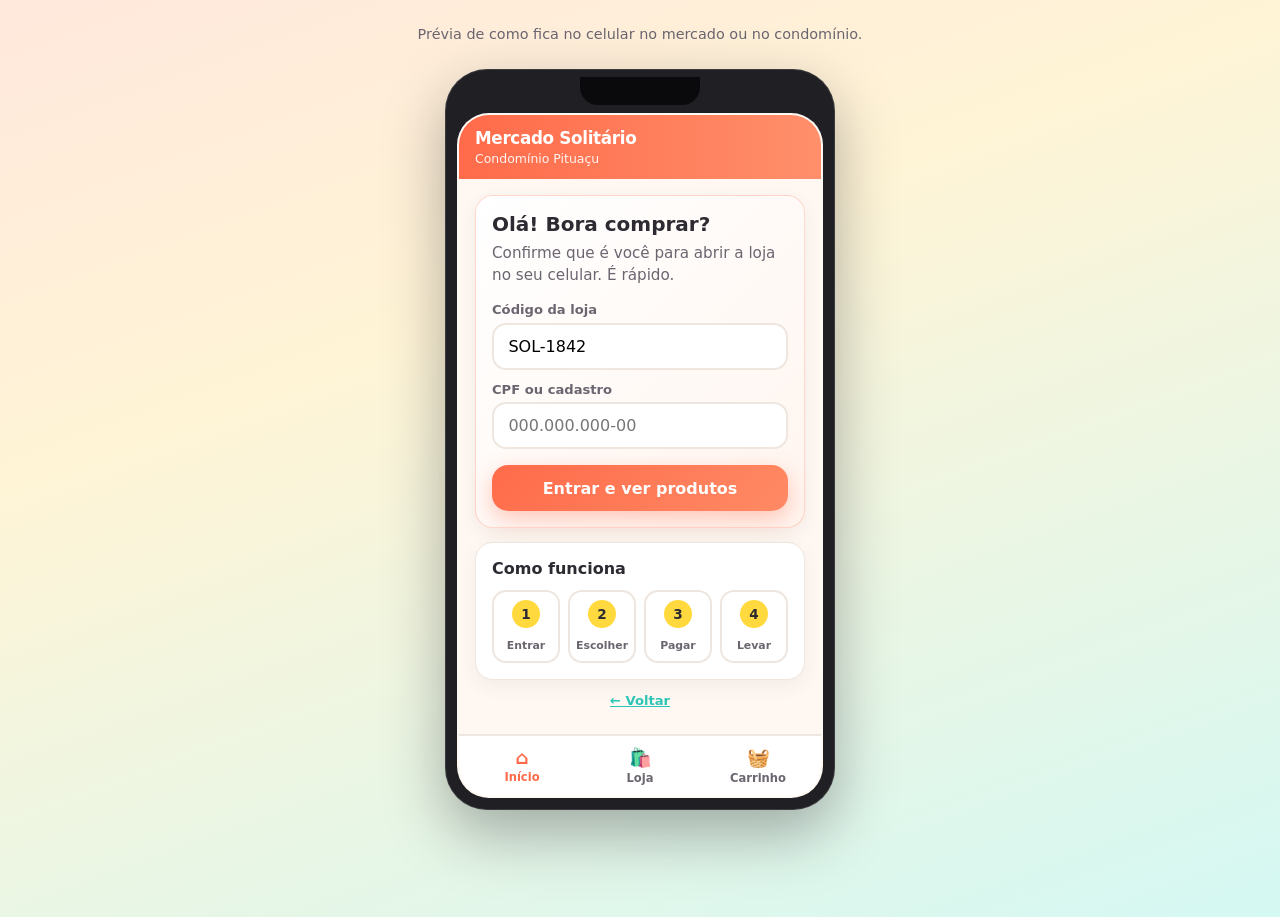
==== cliente/bem-vindo.html @ d025ce65 "first commit" ====
<!doctype html>
<html lang="pt-BR">
<head>
  <meta charset="utf-8" />
  <meta name="viewport" content="width=device-width, initial-scale=1" />
  <title>Bem-vindo — Mercado</title>
  <link rel="stylesheet" href="../assets/cliente.css" />
</head>
<body class="c-body">
  <p class="c-hint">Prévia de como fica no celular no mercado ou no condomínio.</p>
  <div class="c-stage">
    <div class="c-phone" aria-label="Simulação de tela de celular">
      <div class="c-phone-notch" aria-hidden="true"></div>
      <div class="c-phone-inner">
        <header class="c-top">
          <div class="c-top-title">
            <h1>Mercado Solitário</h1>
            <p>Condomínio Pituaçu</p>
          </div>
        </header>

        <main class="c-main">
          <div class="c-card c-card--accent">
            <h2 class="c-h2">Olá! Bora comprar?</h2>
            <p class="c-lead">Confirme que é você para abrir a loja no seu celular. É rápido.</p>
            <label class="c-label" for="cod">Código da loja</label>
            <input class="c-input" id="cod" type="text" value="SOL-1842" readonly />
            <label class="c-label" for="cpf" style="margin-top:0.75rem">CPF ou cadastro</label>
            <input class="c-input" id="cpf" type="text" placeholder="000.000.000-00" />
            <div class="c-row">
              <a class="c-btn c-btn-primary c-btn-block" href="./catalogo.html">Entrar e ver produtos</a>
            </div>
          </div>

          <div class="c-card">
            <h2 class="c-h2" style="font-size:1rem">Como funciona</h2>
            <div class="c-steps">
              <div class="c-step"><div class="c-step-num">1</div><span>Entrar</span></div>
              <div class="c-step"><div class="c-step-num">2</div><span>Escolher</span></div>
              <div class="c-step"><div class="c-step-num">3</div><span>Pagar</span></div>
              <div class="c-step"><div class="c-step-num">4</div><span>Levar</span></div>
            </div>
          </div>

          <p style="text-align:center;margin:0;font-size:0.82rem;color:var(--c-muted)">
            <a href="../index.html" style="color:var(--c-mint);font-weight:800">← Voltar </a>
          </p>
        </main>

        <nav class="c-tabbar" aria-label="Menu inferior">
          <a class="c-tab c-tab--on" href="./bem-vindo.html"><span>⌂</span>Início</a>
          <a class="c-tab" href="./catalogo.html"><span>🛍️</span>Loja</a>
          <a class="c-tab" href="./carrinho.html"><span>🧺</span>Carrinho</a>
        </nav>
      </div>
    </div>
  </div>
</body>
</html>
---- assets/cliente.css ----
/* App do cliente — moldura de celular, cores vivas, linguagem simples */
:root {
  --c-coral: #ff6b4a;
  --c-sun: #ffd93d;
  --c-mint: #2ec4b6;
  --c-sky: #4dabf7;
  --c-grape: #b565d8;
  --c-bg: #fff8f2;
  --c-card: #ffffff;
  --c-text: #2d2a32;
  --c-muted: #6b6570;
  --c-line: #eee6df;
  --c-phone-bezel: #1f1f24;
  --c-radius: 18px;
}

* {
  box-sizing: border-box;
}

.c-body {
  margin: 0;
  min-height: 100vh;
  font-family: "Segoe UI", system-ui, -apple-system, Roboto, sans-serif;
  color: var(--c-text);
  background: linear-gradient(160deg, #ffe8dc 0%, #fff4d6 35%, #d4f8f3 100%);
}

.c-hint {
  text-align: center;
  padding: 0.75rem 1rem 0;
  font-size: 0.9rem;
  color: var(--c-muted);
}

.c-stage {
  display: flex;
  justify-content: center;
  align-items: flex-start;
  padding: 0.75rem 1rem 2rem;
  min-height: calc(100vh - 2.5rem);
}

/* Moldura de celular */
.c-phone {
  width: 100%;
  max-width: 390px;
  background: var(--c-phone-bezel);
  border-radius: 42px;
  padding: 12px;
  box-shadow:
    0 24px 60px rgba(31, 31, 36, 0.35),
    0 0 0 1px rgba(255, 255, 255, 0.12) inset;
}

.c-phone-notch {
  height: 28px;
  margin: -4px auto 8px;
  width: 120px;
  border-radius: 0 0 18px 18px;
  background: #0a0a0c;
}

.c-phone-inner {
  position: relative;
  background: var(--c-bg);
  border-radius: 32px;
  overflow: hidden;
  min-height: 640px;
  display: flex;
  flex-direction: column;
  border: 2px solid rgba(255, 255, 255, 0.15);
}

.c-top {
  display: flex;
  align-items: center;
  gap: 0.65rem;
  padding: 0.85rem 1rem;
  background: linear-gradient(90deg, var(--c-coral), #ff8f6b);
  color: #fff;
  flex-shrink: 0;
}

.c-top--plain {
  background: var(--c-card);
  color: var(--c-text);
  border-bottom: 1px solid var(--c-line);
}

.c-back {
  color: inherit;
  text-decoration: none;
  font-weight: 700;
  font-size: 1.35rem;
  line-height: 1;
  padding: 0.2rem 0.35rem 0.2rem 0;
}

.c-top-title {
  flex: 1;
  min-width: 0;
}

.c-top-title h1 {
  margin: 0;
  font-size: 1.05rem;
  font-weight: 800;
  letter-spacing: -0.02em;
}

.c-top-title p {
  margin: 0.15rem 0 0;
  font-size: 0.78rem;
  opacity: 0.92;
}

.c-top-link {
  color: #fff;
  font-weight: 800;
  text-decoration: none;
  font-size: 0.9rem;
  white-space: nowrap;
}

.c-top--plain .c-top-link {
  color: var(--c-coral);
}

.c-main {
  flex: 1;
  overflow-y: auto;
  padding: 1rem;
  padding-bottom: 5.5rem;
}

.c-card {
  background: var(--c-card);
  border-radius: var(--c-radius);
  padding: 1rem;
  box-shadow: 0 6px 20px rgba(45, 42, 50, 0.06);
  border: 1px solid var(--c-line);
  margin-bottom: 0.85rem;
}

.c-card--accent {
  background: linear-gradient(135deg, #fff 0%, #fff5ef 100%);
  border-color: rgba(255, 107, 74, 0.25);
}

.c-h2 {
  margin: 0 0 0.35rem;
  font-size: 1.25rem;
  font-weight: 800;
}

.c-lead {
  margin: 0 0 1rem;
  color: var(--c-muted);
  font-size: 0.95rem;
  line-height: 1.45;
}

.c-label {
  display: block;
  font-size: 0.82rem;
  font-weight: 700;
  color: var(--c-muted);
  margin-bottom: 0.35rem;
}

.c-input {
  width: 100%;
  padding: 0.75rem 0.9rem;
  border-radius: 14px;
  border: 2px solid var(--c-line);
  font-size: 1rem;
  font-family: inherit;
  background: #fff;
}

.c-input:focus {
  outline: none;
  border-color: var(--c-mint);
  box-shadow: 0 0 0 3px rgba(46, 196, 182, 0.2);
}

.c-row {
  display: flex;
  flex-wrap: wrap;
  gap: 0.65rem;
  margin-top: 1rem;
}

.c-btn {
  display: inline-flex;
  align-items: center;
  justify-content: center;
  gap: 0.35rem;
  padding: 0.85rem 1.1rem;
  border-radius: 16px;
  border: none;
  font-weight: 800;
  font-size: 1rem;
  font-family: inherit;
  cursor: pointer;
  text-decoration: none;
  color: var(--c-text);
  background: #f0ebe6;
}

.c-btn-primary {
  background: linear-gradient(135deg, var(--c-coral), #ff8a65);
  color: #fff;
  box-shadow: 0 8px 22px rgba(255, 107, 74, 0.35);
}

.c-btn-mint {
  background: linear-gradient(135deg, var(--c-mint), #5dd9cf);
  color: #fff;
  box-shadow: 0 8px 22px rgba(46, 196, 182, 0.3);
}

.c-btn-block {
  width: 100%;
}

.c-steps {
  display: grid;
  grid-template-columns: repeat(4, 1fr);
  gap: 0.5rem;
  margin-top: 0.75rem;
}

.c-step {
  text-align: center;
  padding: 0.5rem 0.25rem;
  border-radius: 14px;
  background: #fff;
  border: 2px solid var(--c-line);
}

.c-step-num {
  width: 28px;
  height: 28px;
  margin: 0 auto 0.35rem;
  border-radius: 50%;
  background: var(--c-sun);
  font-weight: 900;
  font-size: 0.85rem;
  display: flex;
  align-items: center;
  justify-content: center;
}

.c-step span:last-child {
  font-size: 0.68rem;
  font-weight: 700;
  color: var(--c-muted);
  line-height: 1.2;
}

.c-search-wrap {
  display: flex;
  gap: 0.5rem;
  margin-bottom: 0.75rem;
}

.c-search-wrap .c-input {
  flex: 1;
}

.c-tags {
  display: flex;
  flex-wrap: wrap;
  gap: 0.45rem;
  margin-bottom: 0.85rem;
}

.c-tag {
  padding: 0.45rem 0.85rem;
  border-radius: 999px;
  border: 2px solid var(--c-line);
  background: #fff;
  font-weight: 700;
  font-size: 0.82rem;
  color: var(--c-muted);
}

.c-tag--on {
  border-color: var(--c-mint);
  background: rgba(46, 196, 182, 0.12);
  color: var(--c-text);
}

.c-product {
  display: flex;
  gap: 0.75rem;
  align-items: center;
  padding: 0.75rem;
  border-radius: var(--c-radius);
  background: #fff;
  border: 2px solid var(--c-line);
  margin-bottom: 0.65rem;
}

.c-thumb {
  width: 52px;
  height: 52px;
  border-radius: 14px;
  background: linear-gradient(135deg, var(--c-sun), #ffe566);
  display: flex;
  align-items: center;
  justify-content: center;
  font-size: 1.5rem;
  flex-shrink: 0;
}

.c-product-mid {
  flex: 1;
  min-width: 0;
}

.c-product-name {
  font-weight: 800;
  font-size: 0.95rem;
}

.c-product-meta {
  display: flex;
  flex-wrap: wrap;
  align-items: center;
  gap: 0.35rem;
  margin-top: 0.25rem;
}

.c-price {
  font-weight: 900;
  color: var(--c-coral);
  font-size: 1rem;
}

.c-badge {
  font-size: 0.68rem;
  font-weight: 800;
  padding: 0.2rem 0.5rem;
  border-radius: 999px;
  background: #eef7ff;
  color: var(--c-sky);
}

.c-badge--warn {
  background: #fff3d6;
  color: #c97800;
}

.c-badge--bad {
  background: #ffe5e8;
  color: #d63050;
}

.c-product-sub {
  font-size: 0.78rem;
  color: var(--c-muted);
  margin-top: 0.2rem;
}

.c-btn-sm {
  padding: 0.5rem 0.75rem;
  font-size: 0.82rem;
  border-radius: 12px;
}

.c-hero {
  display: flex;
  gap: 1rem;
  align-items: flex-start;
}

.c-hero .c-thumb {
  width: 72px;
  height: 72px;
  font-size: 2rem;
  border-radius: 20px;
}

.c-qty {
  display: flex;
  align-items: center;
  gap: 0.5rem;
  margin: 1rem 0;
}

.c-qty button {
  width: 40px;
  height: 40px;
  border-radius: 12px;
  border: 2px solid var(--c-line);
  background: #fff;
  font-size: 1.25rem;
  font-weight: 800;
  cursor: pointer;
  font-family: inherit;
}

.c-qty input {
  width: 48px;
  text-align: center;
  border: 2px solid var(--c-line);
  border-radius: 12px;
  padding: 0.4rem;
  font-weight: 800;
  font-size: 1rem;
}

.c-cart-item {
  display: flex;
  gap: 0.65rem;
  padding: 0.75rem 0;
  border-bottom: 1px solid var(--c-line);
}

.c-cart-item:last-child {
  border-bottom: none;
}

.c-cart-right {
  margin-left: auto;
  text-align: right;
}

.c-link {
  background: none;
  border: none;
  color: var(--c-coral);
  font-weight: 800;
  font-size: 0.82rem;
  cursor: pointer;
  text-decoration: underline;
  font-family: inherit;
}

.c-pay {
  display: block;
  width: 100%;
  text-align: left;
  padding: 1rem;
  border-radius: var(--c-radius);
  border: 3px solid var(--c-line);
  background: #fff;
  margin-bottom: 0.65rem;
  cursor: pointer;
  font-family: inherit;
}

.c-pay--on {
  border-color: var(--c-mint);
  background: linear-gradient(180deg, #f3fffd 0%, #fff 100%);
}

.c-pay strong {
  display: block;
  font-size: 1rem;
}

.c-pay small {
  display: block;
  margin-top: 0.25rem;
  color: var(--c-muted);
  font-size: 0.85rem;
}

.c-success {
  text-align: center;
  padding: 1.5rem 0.5rem;
}

.c-success-icon {
  width: 72px;
  height: 72px;
  margin: 0 auto 1rem;
  border-radius: 50%;
  background: linear-gradient(135deg, var(--c-mint), #7ee8de);
  color: #fff;
  font-size: 2.25rem;
  font-weight: 900;
  display: flex;
  align-items: center;
  justify-content: center;
  box-shadow: 0 12px 28px rgba(46, 196, 182, 0.35);
}

.c-summary {
  background: #f8fffe;
  border: 2px dashed var(--c-mint);
  border-radius: var(--c-radius);
  padding: 1rem;
  margin: 1rem 0;
  text-align: left;
}

.c-summary-row {
  display: flex;
  justify-content: space-between;
  padding: 0.35rem 0;
  font-size: 0.95rem;
}

/* Barra inferior tipo app */
.c-tabbar {
  position: absolute;
  bottom: 0;
  left: 0;
  right: 0;
  display: flex;
  background: #fff;
  border-top: 2px solid var(--c-line);
  padding: 0.35rem 0.25rem calc(0.35rem + env(safe-area-inset-bottom));
  border-radius: 0 0 30px 30px;
}

.c-tab {
  flex: 1;
  text-align: center;
  text-decoration: none;
  color: var(--c-muted);
  font-size: 0.72rem;
  font-weight: 800;
  padding: 0.35rem 0.15rem;
}

.c-tab span {
  display: block;
  font-size: 1.15rem;
  margin-bottom: 0.1rem;
}

.c-tab--on {
  color: var(--c-coral);
}

@media (max-width: 420px) {
  .c-hint {
    display: none;
  }

  .c-stage {
    padding: 0;
    align-items: stretch;
  }

  .c-phone {
    max-width: none;
    border-radius: 0;
    padding: 0;
    box-shadow: none;
    min-height: 100vh;
  }

  .c-phone-notch {
    display: none;
  }

  .c-phone-inner {
    border-radius: 0;
    min-height: 100vh;
    border: none;
  }

  .c-tabbar {
    border-radius: 0;
  }
}
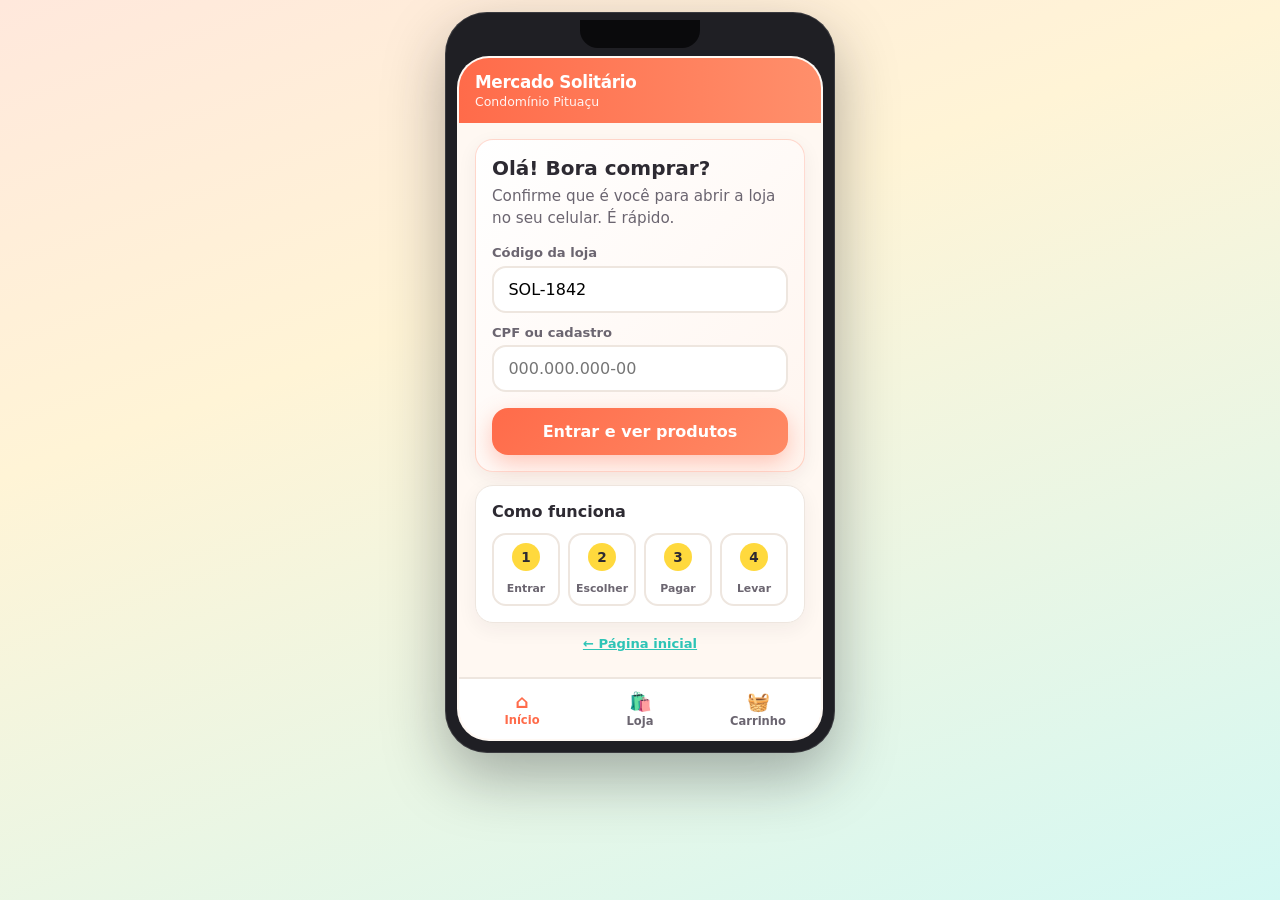
==== commit 60efa812: "feat: tela de produtos" ====
--- a/cliente/bem-vindo.html
+++ b/cliente/bem-vindo.html
@@ -7,9 +7,8 @@
   <link rel="stylesheet" href="../assets/cliente.css" />
 </head>
 <body class="c-body">
-  <p class="c-hint">Prévia de como fica no celular no mercado ou no condomínio.</p>
   <div class="c-stage">
-    <div class="c-phone" aria-label="Simulação de tela de celular">
+    <div class="c-phone" aria-label="Aplicativo do mercado">
       <div class="c-phone-notch" aria-hidden="true"></div>
       <div class="c-phone-inner">
         <header class="c-top">
@@ -43,7 +42,7 @@
           </div>
 
           <p style="text-align:center;margin:0;font-size:0.82rem;color:var(--c-muted)">
-            <a href="../index.html" style="color:var(--c-mint);font-weight:800">← Voltar </a>
+            <a href="../index.html" style="color:var(--c-mint);font-weight:800">← Página inicial</a>
           </p>
         </main>
 
--- a/assets/cliente.css
+++ b/assets/cliente.css
@@ -1,4 +1,3 @@
-/* App do cliente — moldura de celular, cores vivas, linguagem simples */
 :root {
   --c-coral: #ff6b4a;
   --c-sun: #ffd93d;
@@ -26,13 +25,6 @@
   background: linear-gradient(160deg, #ffe8dc 0%, #fff4d6 35%, #d4f8f3 100%);
 }
 
-.c-hint {
-  text-align: center;
-  padding: 0.75rem 1rem 0;
-  font-size: 0.9rem;
-  color: var(--c-muted);
-}
-
 .c-stage {
   display: flex;
   justify-content: center;
@@ -41,7 +33,6 @@
   min-height: calc(100vh - 2.5rem);
 }
 
-/* Moldura de celular */
 .c-phone {
   width: 100%;
   max-width: 390px;
@@ -506,7 +497,6 @@
   font-size: 0.95rem;
 }
 
-/* Barra inferior tipo app */
 .c-tabbar {
   position: absolute;
   bottom: 0;
@@ -540,10 +530,6 @@
 }
 
 @media (max-width: 420px) {
-  .c-hint {
-    display: none;
-  }
-
   .c-stage {
     padding: 0;
     align-items: stretch;
